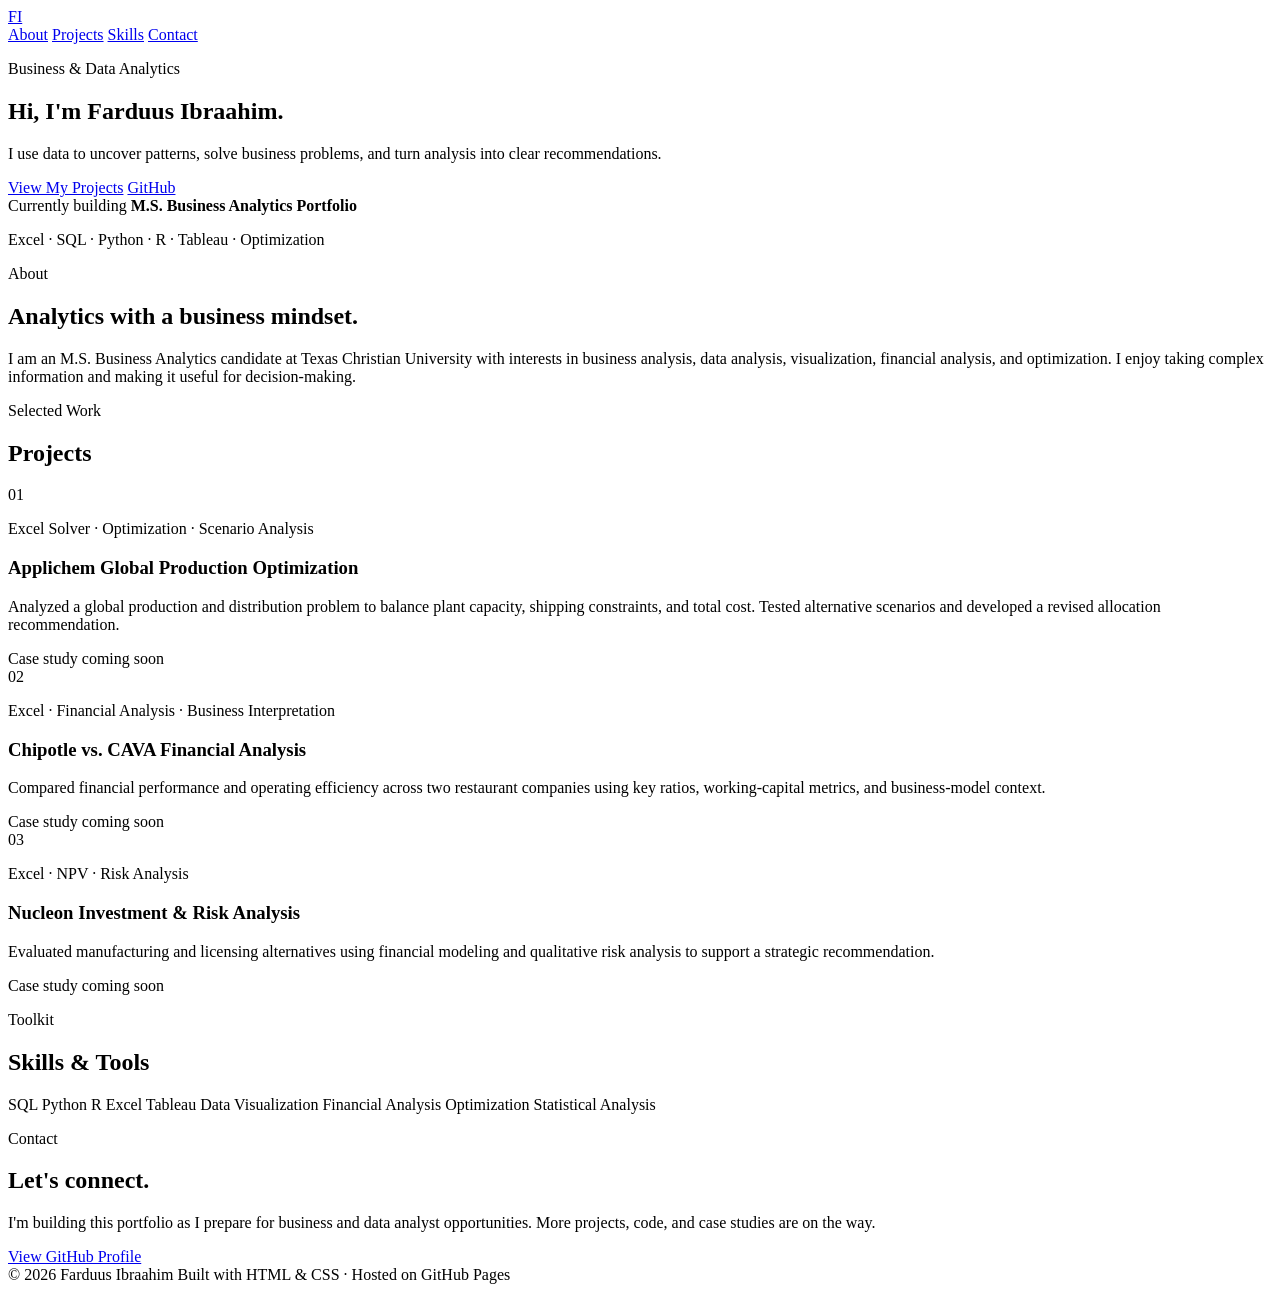
==== index.html @ 9584426c "Add initial professional portfolio homepage" ====
<!DOCTYPE html>
<html lang="en">
<head>
  <meta charset="UTF-8">
  <meta name="viewport" content="width=device-width, initial-scale=1.0">
  <meta name="description" content="Farduus Ibraahim's business and data analytics portfolio.">
  <title>Farduus Ibraahim | Business & Data Analyst</title>
  <link rel="stylesheet" href="styles.css">
</head>
<body>
  <header class="site-header">
    <div class="container nav-wrap">
      <a class="brand" href="#top">FI</a>
      <nav aria-label="Primary navigation">
        <a href="#about">About</a>
        <a href="#projects">Projects</a>
        <a href="#skills">Skills</a>
        <a href="#contact">Contact</a>
      </nav>
    </div>
  </header>

  <main id="top">
    <section class="hero">
      <div class="container hero-grid">
        <div>
          <p class="eyebrow">Business & Data Analytics</p>
          <h1>Hi, I'm Farduus Ibraahim.</h1>
          <p class="hero-copy">I use data to uncover patterns, solve business problems, and turn analysis into clear recommendations.</p>
          <div class="hero-actions">
            <a class="button primary" href="#projects">View My Projects</a>
            <a class="button secondary" href="https://github.com/Farduus-Ibraahim" target="_blank" rel="noopener">GitHub</a>
          </div>
        </div>
        <div class="hero-card" aria-label="Portfolio focus">
          <span>Currently building</span>
          <strong>M.S. Business Analytics Portfolio</strong>
          <p>Excel · SQL · Python · R · Tableau · Optimization</p>
        </div>
      </div>
    </section>

    <section id="about" class="section">
      <div class="container narrow">
        <p class="section-kicker">About</p>
        <h2>Analytics with a business mindset.</h2>
        <p>I am an M.S. Business Analytics candidate at Texas Christian University with interests in business analysis, data analysis, visualization, financial analysis, and optimization. I enjoy taking complex information and making it useful for decision-making.</p>
      </div>
    </section>

    <section id="projects" class="section alt">
      <div class="container">
        <p class="section-kicker">Selected Work</p>
        <h2>Projects</h2>
        <div class="project-grid">
          <article class="project-card">
            <div class="project-number">01</div>
            <p class="project-tools">Excel Solver · Optimization · Scenario Analysis</p>
            <h3>Applichem Global Production Optimization</h3>
            <p>Analyzed a global production and distribution problem to balance plant capacity, shipping constraints, and total cost. Tested alternative scenarios and developed a revised allocation recommendation.</p>
            <span class="status">Case study coming soon</span>
          </article>

          <article class="project-card">
            <div class="project-number">02</div>
            <p class="project-tools">Excel · Financial Analysis · Business Interpretation</p>
            <h3>Chipotle vs. CAVA Financial Analysis</h3>
            <p>Compared financial performance and operating efficiency across two restaurant companies using key ratios, working-capital metrics, and business-model context.</p>
            <span class="status">Case study coming soon</span>
          </article>

          <article class="project-card">
            <div class="project-number">03</div>
            <p class="project-tools">Excel · NPV · Risk Analysis</p>
            <h3>Nucleon Investment & Risk Analysis</h3>
            <p>Evaluated manufacturing and licensing alternatives using financial modeling and qualitative risk analysis to support a strategic recommendation.</p>
            <span class="status">Case study coming soon</span>
          </article>
        </div>
      </div>
    </section>

    <section id="skills" class="section">
      <div class="container">
        <p class="section-kicker">Toolkit</p>
        <h2>Skills & Tools</h2>
        <div class="skill-list" aria-label="Skills">
          <span>SQL</span>
          <span>Python</span>
          <span>R</span>
          <span>Excel</span>
          <span>Tableau</span>
          <span>Data Visualization</span>
          <span>Financial Analysis</span>
          <span>Optimization</span>
          <span>Statistical Analysis</span>
        </div>
      </div>
    </section>

    <section id="contact" class="section contact-section">
      <div class="container narrow">
        <p class="section-kicker">Contact</p>
        <h2>Let's connect.</h2>
        <p>I'm building this portfolio as I prepare for business and data analyst opportunities. More projects, code, and case studies are on the way.</p>
        <a class="button primary" href="https://github.com/Farduus-Ibraahim" target="_blank" rel="noopener">View GitHub Profile</a>
      </div>
    </section>
  </main>

  <footer>
    <div class="container footer-wrap">
      <span>© 2026 Farduus Ibraahim</span>
      <span>Built with HTML & CSS · Hosted on GitHub Pages</span>
    </div>
  </footer>
</body>
</html>
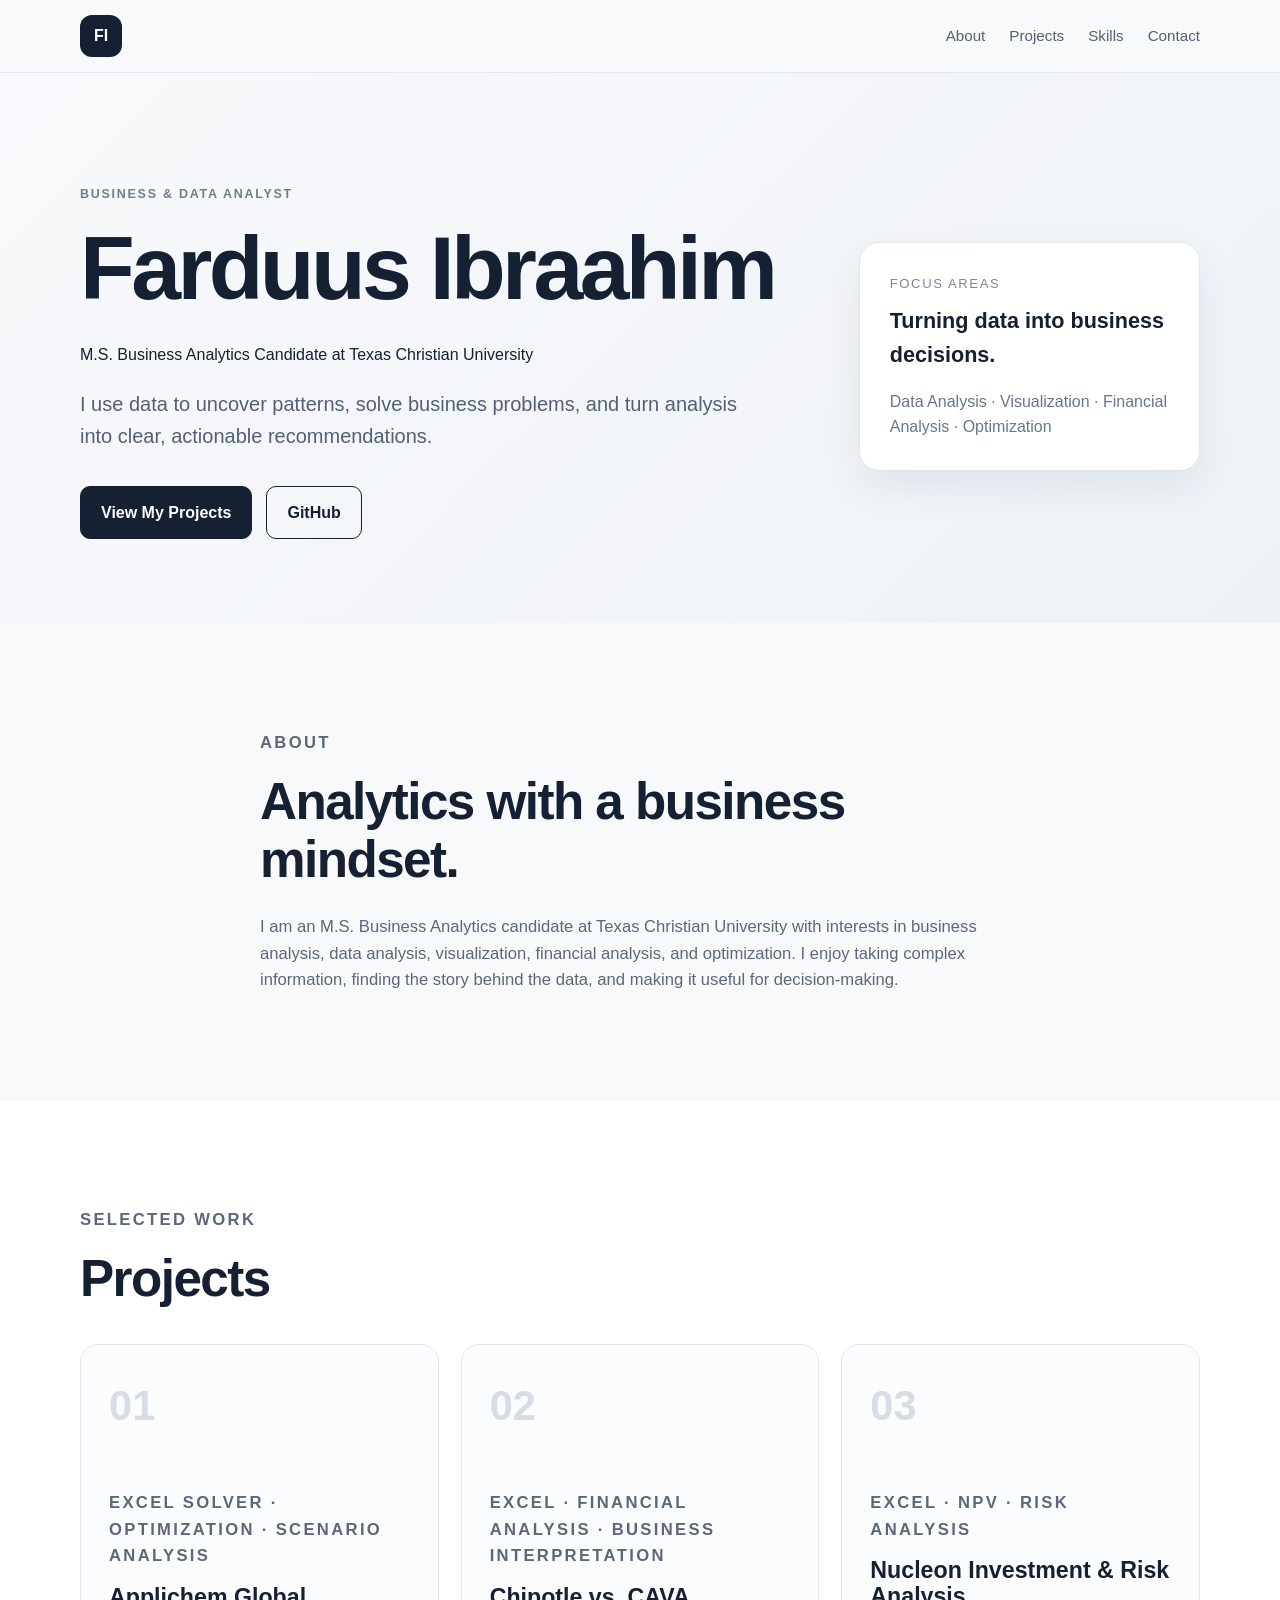
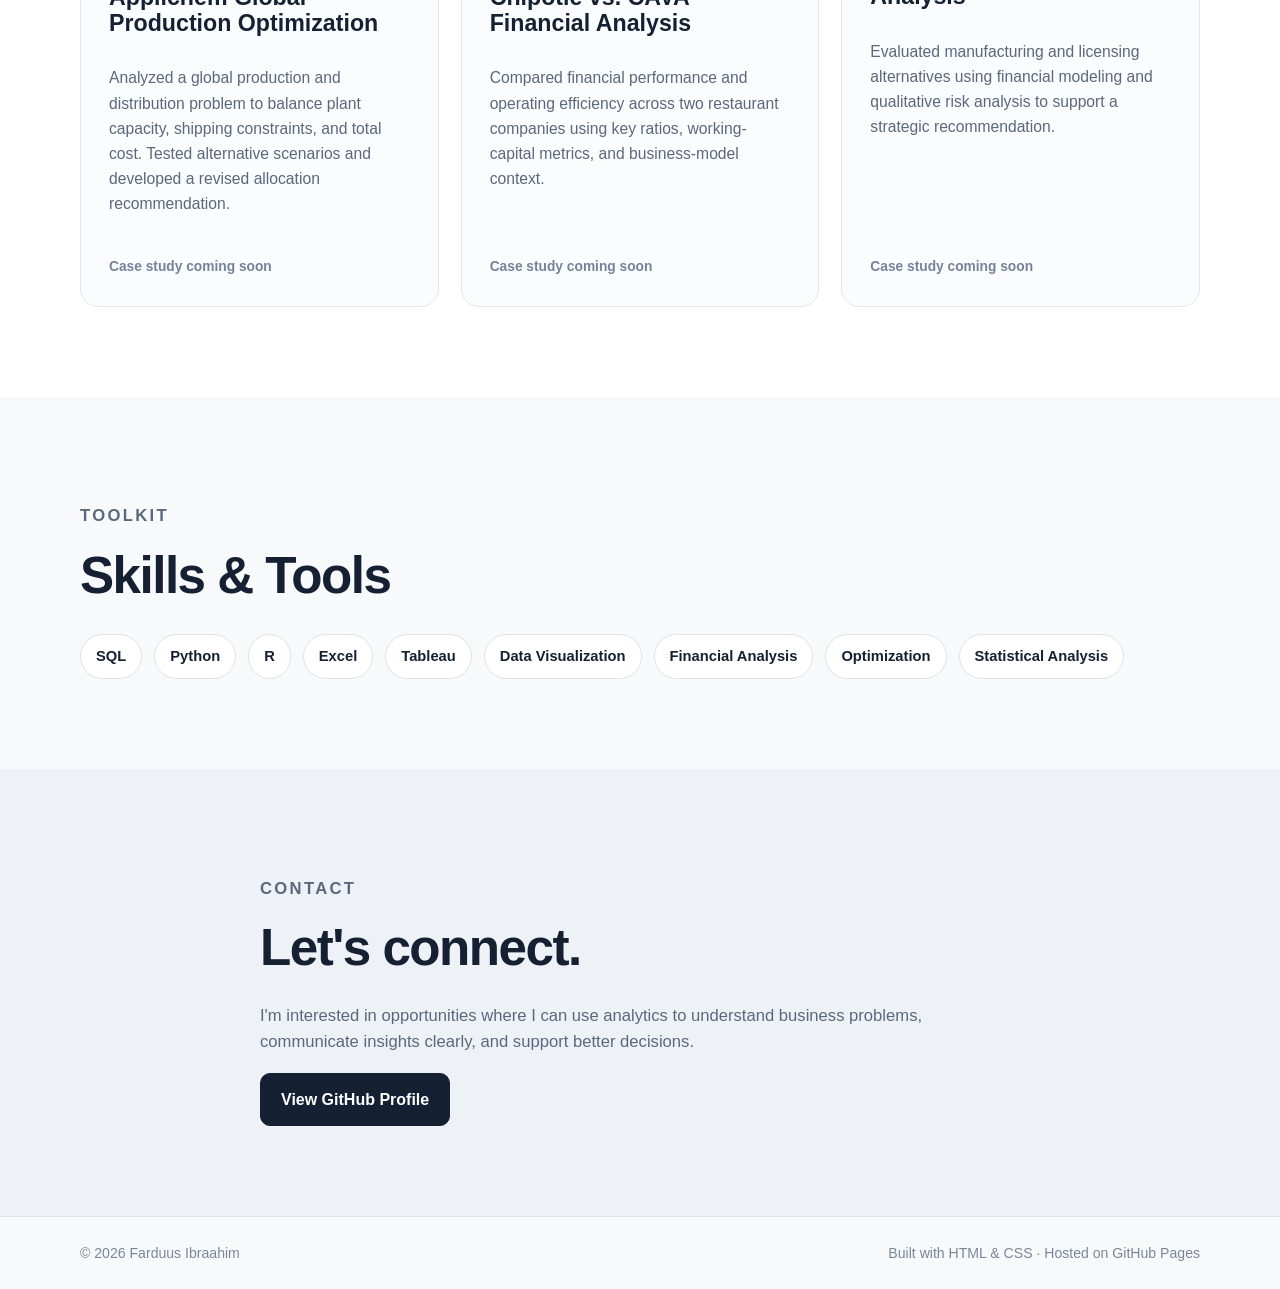
==== commit 34513474: "Refine homepage positioning and professional copy" ====
--- a/index.html
+++ b/index.html
@@ -24,18 +24,19 @@
     <section class="hero">
       <div class="container hero-grid">
         <div>
-          <p class="eyebrow">Business & Data Analytics</p>
-          <h1>Hi, I'm Farduus Ibraahim.</h1>
-          <p class="hero-copy">I use data to uncover patterns, solve business problems, and turn analysis into clear recommendations.</p>
+          <p class="eyebrow">Business & Data Analyst</p>
+          <h1>Farduus Ibraahim</h1>
+          <p class="hero-role">M.S. Business Analytics Candidate at Texas Christian University</p>
+          <p class="hero-copy">I use data to uncover patterns, solve business problems, and turn analysis into clear, actionable recommendations.</p>
           <div class="hero-actions">
             <a class="button primary" href="#projects">View My Projects</a>
             <a class="button secondary" href="https://github.com/Farduus-Ibraahim" target="_blank" rel="noopener">GitHub</a>
           </div>
         </div>
-        <div class="hero-card" aria-label="Portfolio focus">
-          <span>Currently building</span>
-          <strong>M.S. Business Analytics Portfolio</strong>
-          <p>Excel · SQL · Python · R · Tableau · Optimization</p>
+        <div class="hero-card" aria-label="Professional focus">
+          <span>Focus Areas</span>
+          <strong>Turning data into business decisions.</strong>
+          <p>Data Analysis · Visualization · Financial Analysis · Optimization</p>
         </div>
       </div>
     </section>
@@ -44,7 +45,7 @@
       <div class="container narrow">
         <p class="section-kicker">About</p>
         <h2>Analytics with a business mindset.</h2>
-        <p>I am an M.S. Business Analytics candidate at Texas Christian University with interests in business analysis, data analysis, visualization, financial analysis, and optimization. I enjoy taking complex information and making it useful for decision-making.</p>
+        <p>I am an M.S. Business Analytics candidate at Texas Christian University with interests in business analysis, data analysis, visualization, financial analysis, and optimization. I enjoy taking complex information, finding the story behind the data, and making it useful for decision-making.</p>
       </div>
     </section>
 
@@ -102,7 +103,7 @@
       <div class="container narrow">
         <p class="section-kicker">Contact</p>
         <h2>Let's connect.</h2>
-        <p>I'm building this portfolio as I prepare for business and data analyst opportunities. More projects, code, and case studies are on the way.</p>
+        <p>I'm interested in opportunities where I can use analytics to understand business problems, communicate insights clearly, and support better decisions.</p>
         <a class="button primary" href="https://github.com/Farduus-Ibraahim" target="_blank" rel="noopener">View GitHub Profile</a>
       </div>
     </section>
--- a/styles.css
+++ b/styles.css
@@ -0,0 +1,125 @@
+* { box-sizing: border-box; }
+html { scroll-behavior: smooth; }
+body {
+  margin: 0;
+  font-family: Arial, Helvetica, sans-serif;
+  color: #152033;
+  background: #f8f9fb;
+  line-height: 1.6;
+}
+a { color: inherit; text-decoration: none; }
+.container { width: min(1120px, 90%); margin: 0 auto; }
+.narrow { width: min(760px, 90%); }
+.site-header {
+  position: sticky;
+  top: 0;
+  z-index: 10;
+  background: rgba(248,249,251,.94);
+  border-bottom: 1px solid #e4e8ef;
+  backdrop-filter: blur(12px);
+}
+.nav-wrap, .footer-wrap {
+  display: flex;
+  align-items: center;
+  justify-content: space-between;
+  gap: 24px;
+  min-height: 72px;
+}
+.brand {
+  display: grid;
+  place-items: center;
+  width: 42px;
+  height: 42px;
+  border-radius: 12px;
+  background: #152033;
+  color: white;
+  font-weight: 700;
+}
+nav { display: flex; gap: 24px; flex-wrap: wrap; }
+nav a { font-size: .95rem; color: #536176; }
+nav a:hover { color: #152033; }
+.hero {
+  padding: 100px 0 84px;
+  background: linear-gradient(135deg, #f8f9fb 0%, #eef2f7 100%);
+}
+.hero-grid {
+  display: grid;
+  grid-template-columns: 1.35fr .65fr;
+  gap: 70px;
+  align-items: center;
+}
+.eyebrow, .section-kicker, .project-tools {
+  text-transform: uppercase;
+  letter-spacing: .14em;
+  font-size: .78rem;
+  font-weight: 700;
+  color: #6f7d91;
+}
+h1, h2, h3 { line-height: 1.12; margin-top: 0; }
+h1 { font-size: clamp(3rem, 7vw, 5.6rem); margin-bottom: 24px; letter-spacing: -.04em; }
+h2 { font-size: clamp(2rem, 4vw, 3.3rem); margin-bottom: 26px; letter-spacing: -.03em; }
+h3 { font-size: 1.45rem; margin-bottom: 14px; }
+.hero-copy { font-size: 1.25rem; max-width: 680px; color: #526078; }
+.hero-actions { display: flex; gap: 14px; margin-top: 34px; flex-wrap: wrap; }
+.button {
+  display: inline-block;
+  padding: 13px 20px;
+  border-radius: 10px;
+  font-weight: 700;
+  border: 1px solid #152033;
+}
+.button.primary { background: #152033; color: white; }
+.button.secondary { background: transparent; color: #152033; }
+.hero-card {
+  padding: 30px;
+  border-radius: 20px;
+  background: white;
+  border: 1px solid #e2e7ee;
+  box-shadow: 0 16px 40px rgba(21,32,51,.07);
+}
+.hero-card span { display: block; font-size: .82rem; text-transform: uppercase; letter-spacing: .12em; color: #7a8799; margin-bottom: 10px; }
+.hero-card strong { display: block; font-size: 1.35rem; margin-bottom: 12px; }
+.hero-card p { color: #68768a; margin-bottom: 0; }
+.section { padding: 90px 0; }
+.section.alt { background: white; }
+.section p { color: #5b687b; font-size: 1.04rem; }
+.project-grid { display: grid; grid-template-columns: repeat(3, 1fr); gap: 22px; margin-top: 36px; }
+.project-card {
+  position: relative;
+  padding: 28px;
+  min-height: 360px;
+  border-radius: 18px;
+  border: 1px solid #e2e7ee;
+  background: #fbfcfe;
+  display: flex;
+  flex-direction: column;
+}
+.project-number { font-size: 2.6rem; font-weight: 700; color: #d7dde6; margin-bottom: 34px; }
+.project-tools { margin-bottom: 14px; }
+.project-card p:not(.project-tools) { font-size: .98rem; }
+.status { margin-top: auto; padding-top: 24px; font-size: .86rem; font-weight: 700; color: #758299; }
+.skill-list { display: flex; flex-wrap: wrap; gap: 12px; margin-top: 30px; }
+.skill-list span {
+  padding: 10px 15px;
+  border-radius: 999px;
+  background: white;
+  border: 1px solid #dde3eb;
+  font-weight: 700;
+  font-size: .92rem;
+}
+.contact-section { background: #eef2f7; }
+footer { border-top: 1px solid #dde3eb; background: #f8f9fb; }
+.footer-wrap { color: #7b8798; font-size: .88rem; }
+@media (max-width: 850px) {
+  .hero-grid, .project-grid { grid-template-columns: 1fr; }
+  .hero { padding-top: 70px; }
+  .hero-grid { gap: 36px; }
+  .project-card { min-height: auto; }
+}
+@media (max-width: 600px) {
+  .nav-wrap { align-items: flex-start; padding: 16px 0; }
+  nav { gap: 14px; justify-content: flex-end; }
+  h1 { font-size: 3rem; }
+  .section { padding: 66px 0; }
+  .footer-wrap { flex-direction: column; align-items: flex-start; justify-content: center; padding: 22px 0; }
+}
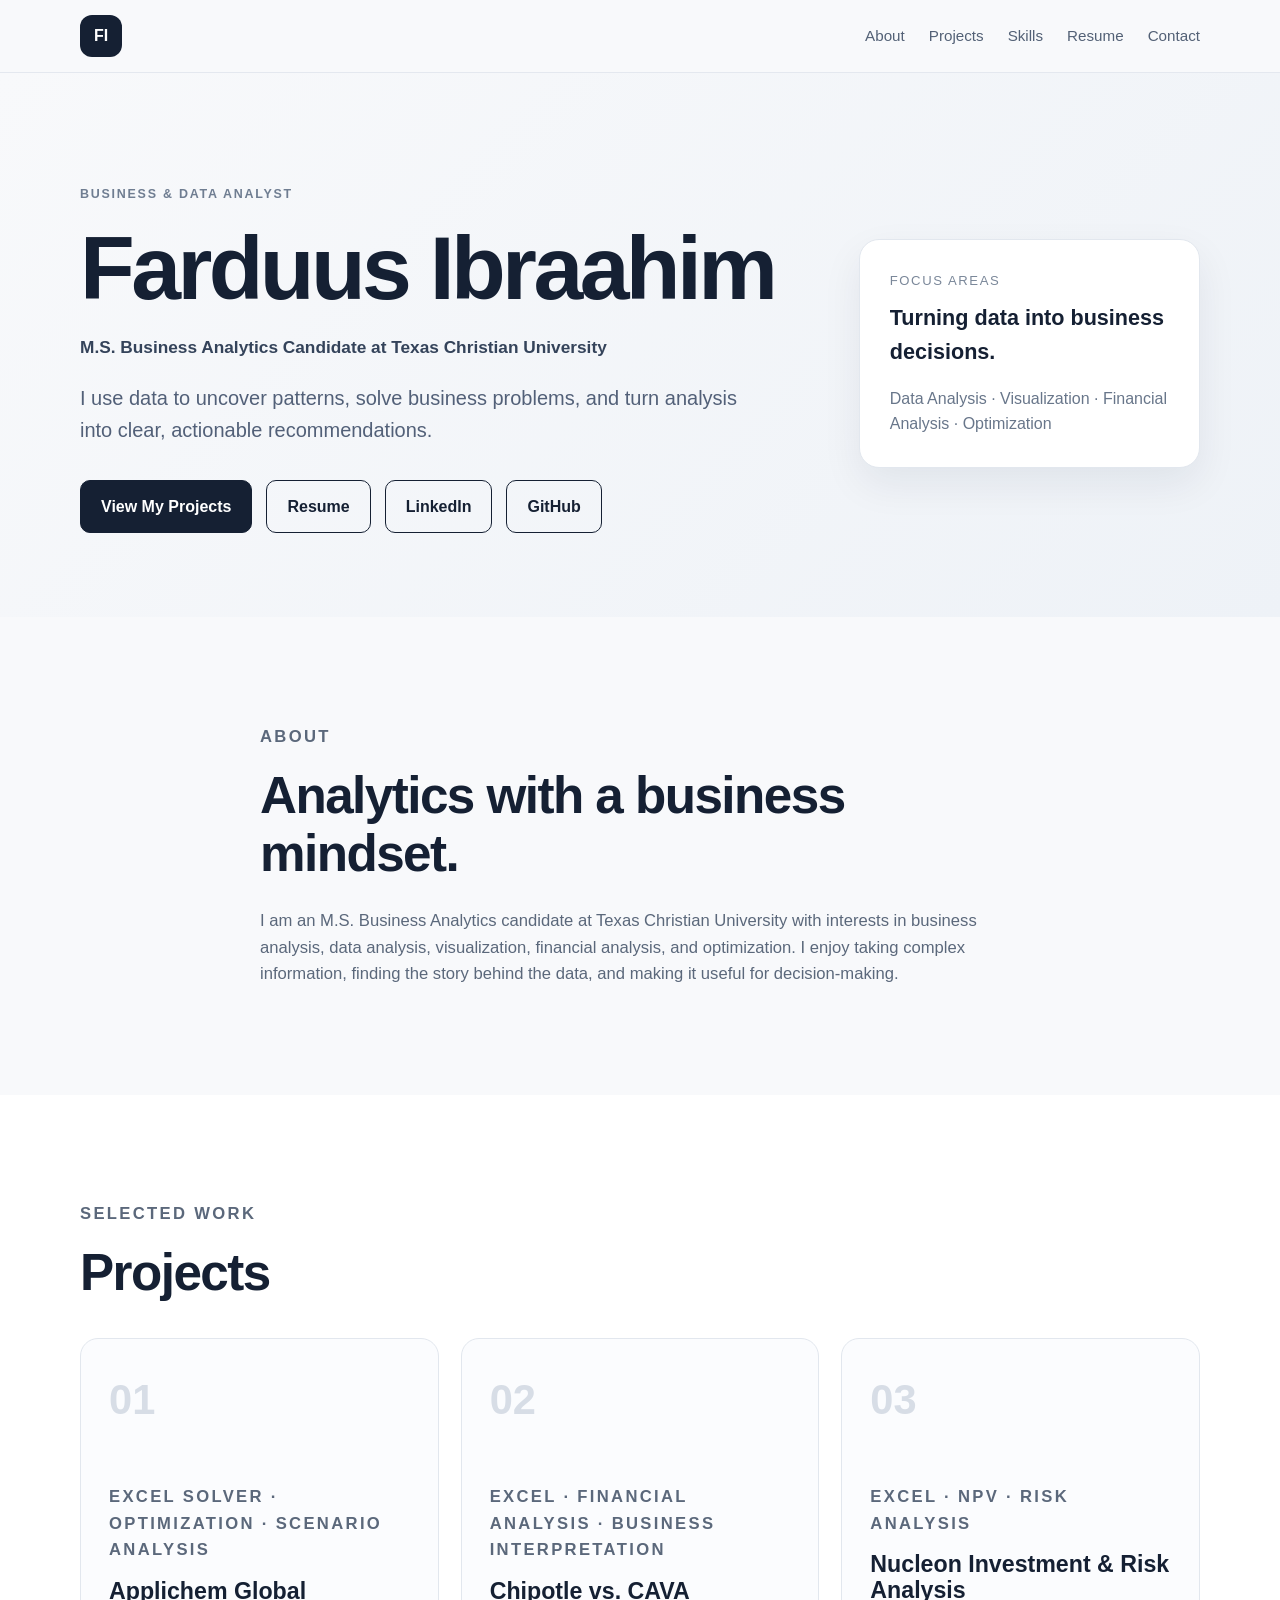
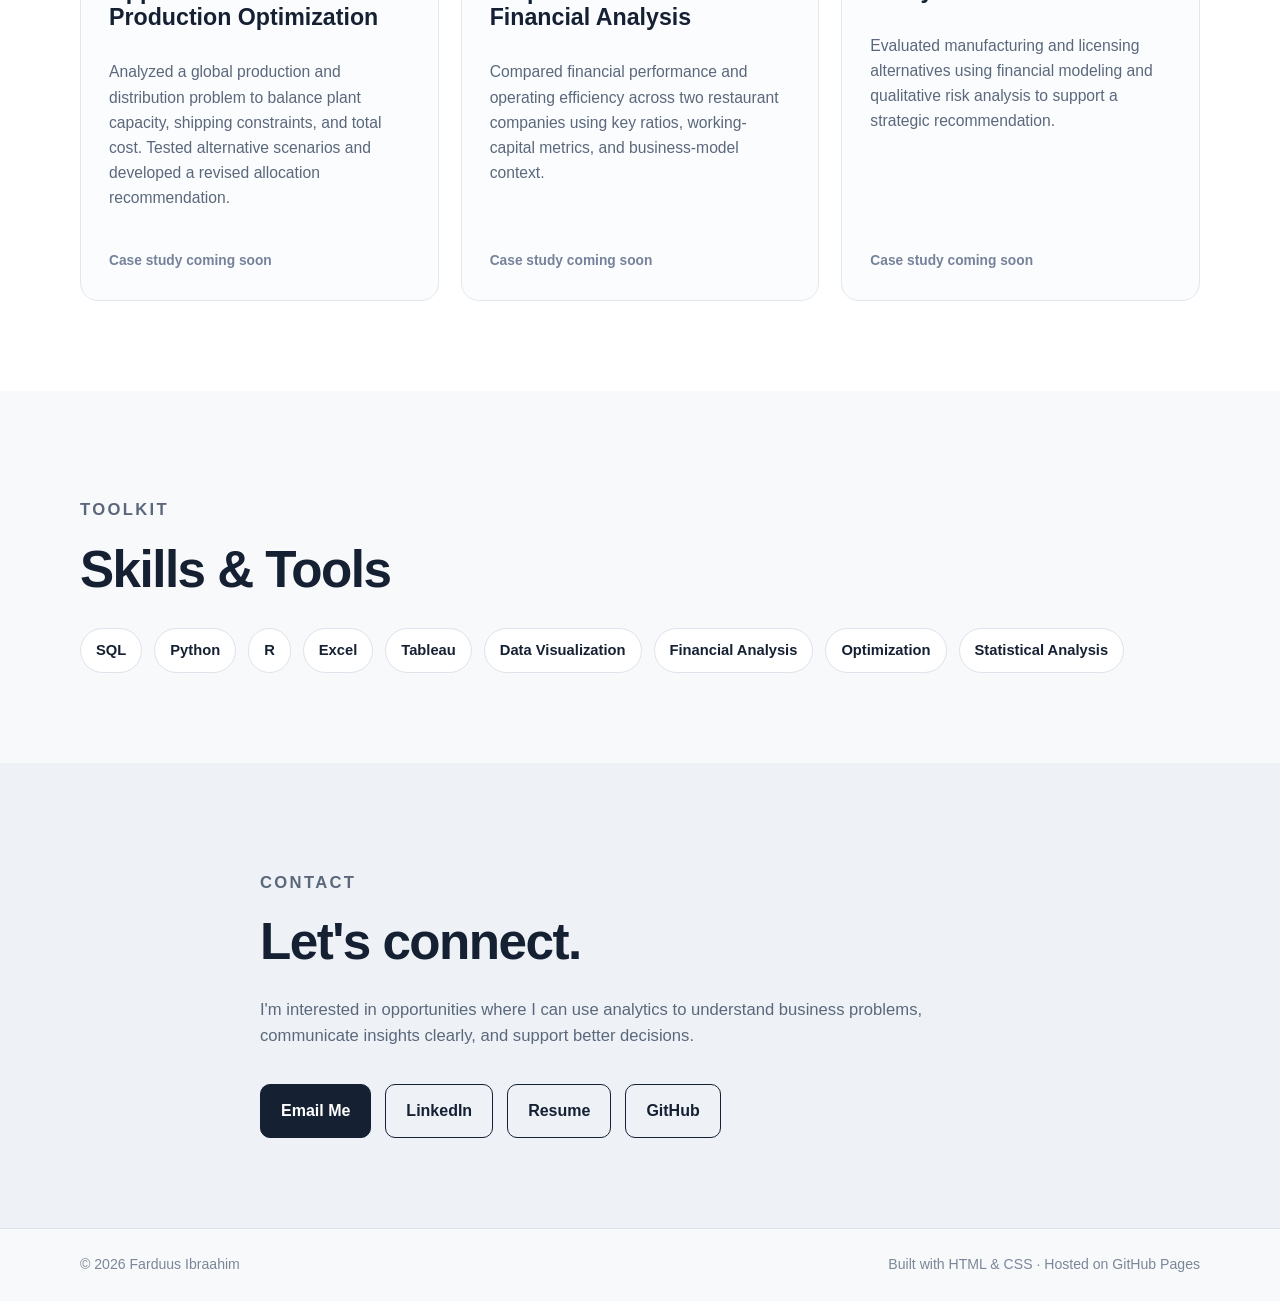
==== commit 471bc273: "Add resume and LinkedIn links to portfolio" ====
--- a/index.html
+++ b/index.html
@@ -15,6 +15,7 @@
         <a href="#about">About</a>
         <a href="#projects">Projects</a>
         <a href="#skills">Skills</a>
+        <a href="resume.html">Resume</a>
         <a href="#contact">Contact</a>
       </nav>
     </div>
@@ -30,6 +31,8 @@
           <p class="hero-copy">I use data to uncover patterns, solve business problems, and turn analysis into clear, actionable recommendations.</p>
           <div class="hero-actions">
             <a class="button primary" href="#projects">View My Projects</a>
+            <a class="button secondary" href="resume.html">Resume</a>
+            <a class="button secondary" href="https://www.linkedin.com/in/farduusibraahim" target="_blank" rel="noopener">LinkedIn</a>
             <a class="button secondary" href="https://github.com/Farduus-Ibraahim" target="_blank" rel="noopener">GitHub</a>
           </div>
         </div>
@@ -104,7 +107,12 @@
         <p class="section-kicker">Contact</p>
         <h2>Let's connect.</h2>
         <p>I'm interested in opportunities where I can use analytics to understand business problems, communicate insights clearly, and support better decisions.</p>
-        <a class="button primary" href="https://github.com/Farduus-Ibraahim" target="_blank" rel="noopener">View GitHub Profile</a>
+        <div class="hero-actions">
+          <a class="button primary" href="mailto:ferdous.yousef@gmail.com">Email Me</a>
+          <a class="button secondary" href="https://www.linkedin.com/in/farduusibraahim" target="_blank" rel="noopener">LinkedIn</a>
+          <a class="button secondary" href="resume.html">Resume</a>
+          <a class="button secondary" href="https://github.com/Farduus-Ibraahim" target="_blank" rel="noopener">GitHub</a>
+        </div>
       </div>
     </section>
   </main>
--- a/styles.css
+++ b/styles.css
@@ -56,9 +56,15 @@
   color: #6f7d91;
 }
 h1, h2, h3 { line-height: 1.12; margin-top: 0; }
-h1 { font-size: clamp(3rem, 7vw, 5.6rem); margin-bottom: 24px; letter-spacing: -.04em; }
+h1 { font-size: clamp(3rem, 7vw, 5.6rem); margin-bottom: 16px; letter-spacing: -.04em; }
 h2 { font-size: clamp(2rem, 4vw, 3.3rem); margin-bottom: 26px; letter-spacing: -.03em; }
 h3 { font-size: 1.45rem; margin-bottom: 14px; }
+.hero-role {
+  margin: 0 0 18px;
+  font-size: 1.08rem;
+  font-weight: 700;
+  color: #34435a;
+}
 .hero-copy { font-size: 1.25rem; max-width: 680px; color: #526078; }
 .hero-actions { display: flex; gap: 14px; margin-top: 34px; flex-wrap: wrap; }
 .button {
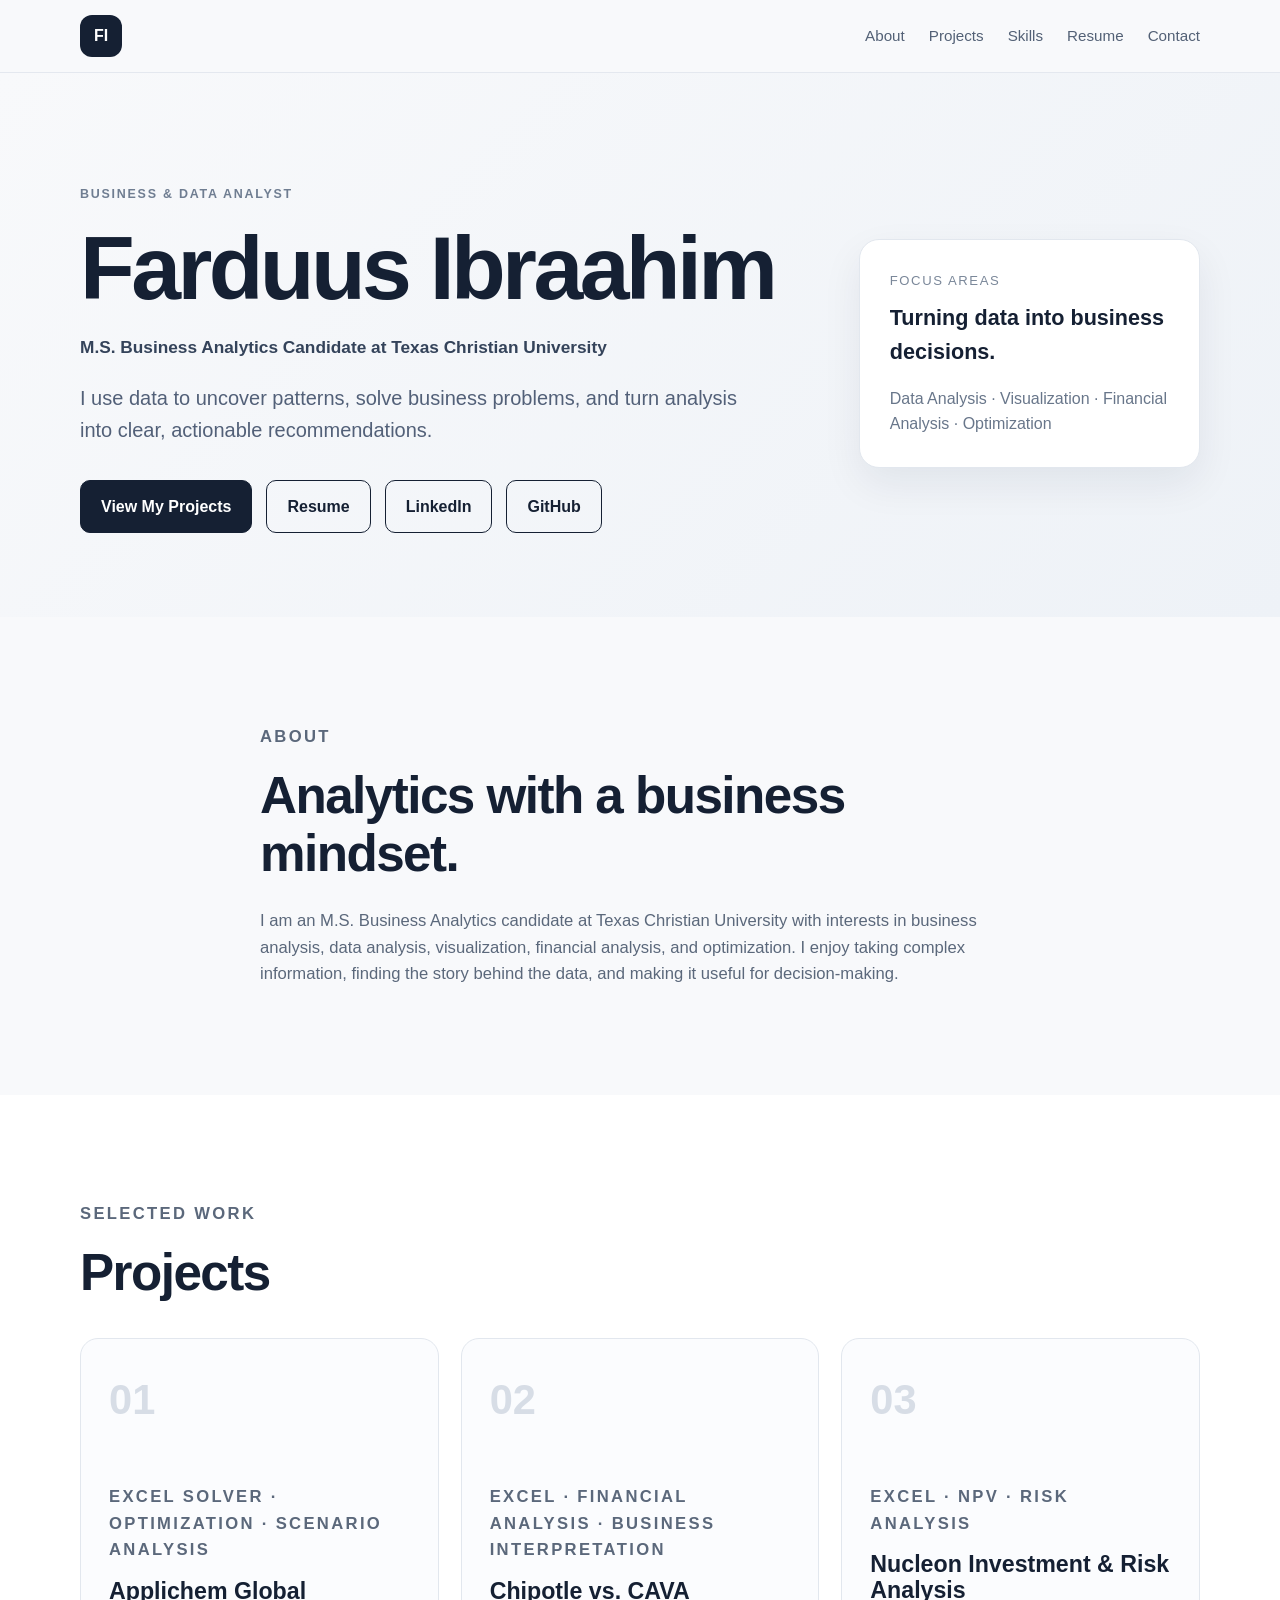
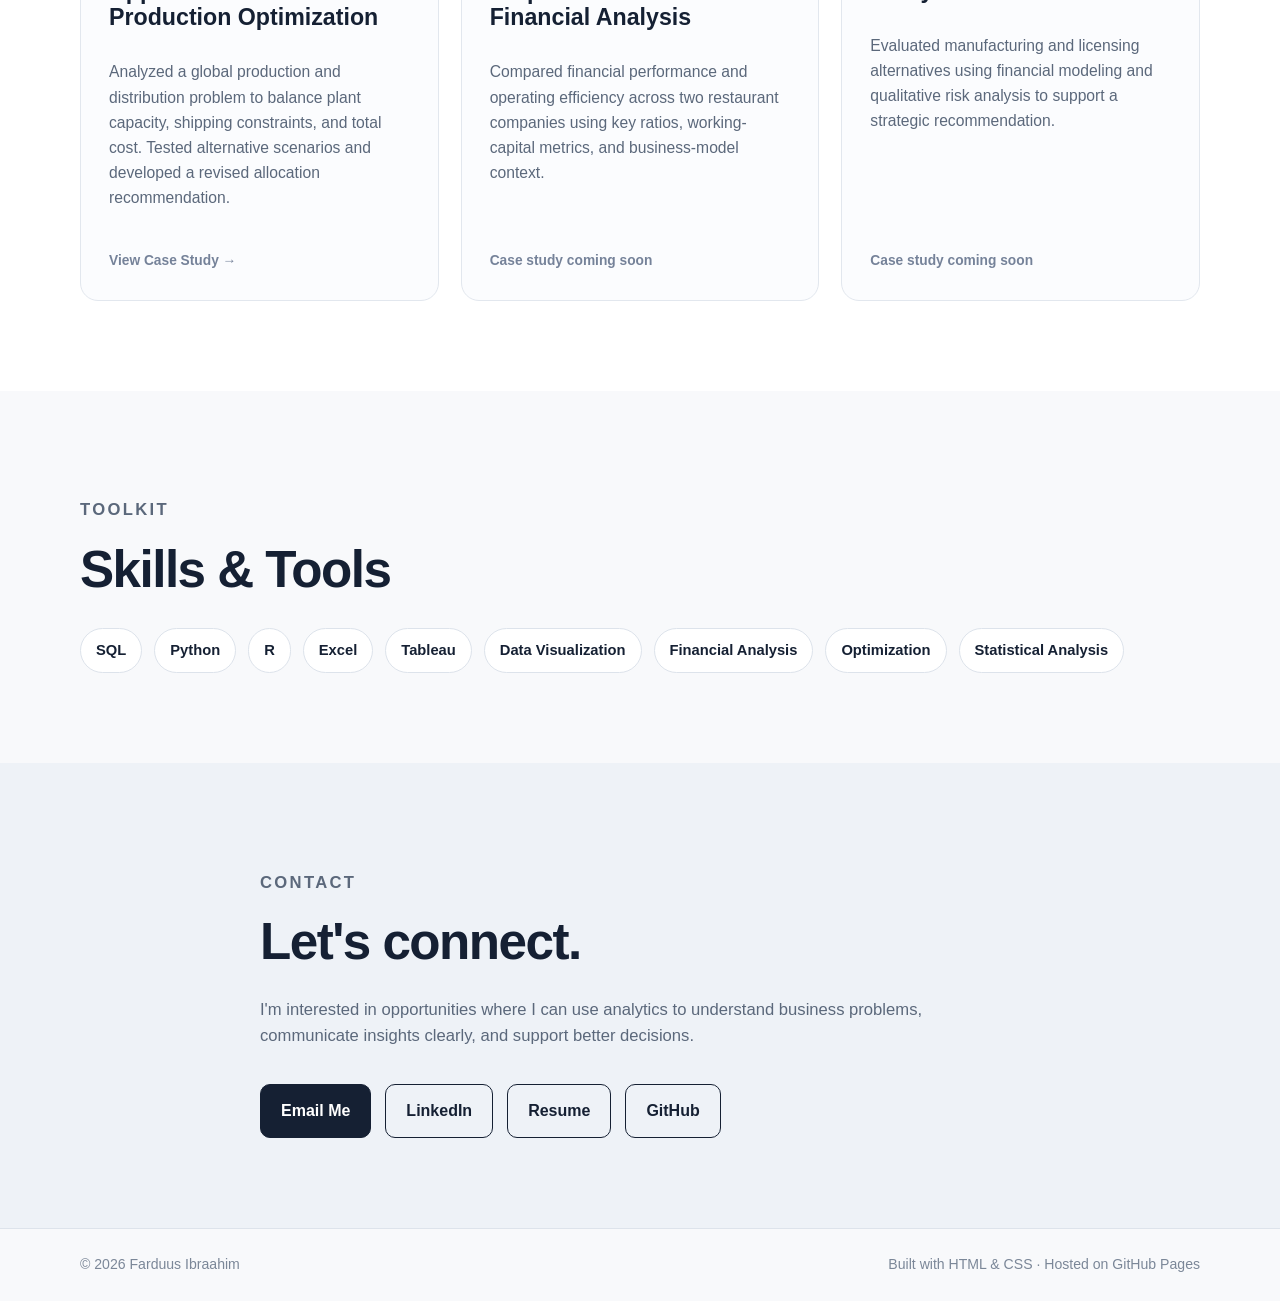
==== commit 8aecf292: "Link Applichem project case study" ====
--- a/index.html
+++ b/index.html
@@ -57,13 +57,13 @@
         <p class="section-kicker">Selected Work</p>
         <h2>Projects</h2>
         <div class="project-grid">
-          <article class="project-card">
+          <a href="projects/applichem.html" class="project-card project-link">
             <div class="project-number">01</div>
             <p class="project-tools">Excel Solver · Optimization · Scenario Analysis</p>
             <h3>Applichem Global Production Optimization</h3>
             <p>Analyzed a global production and distribution problem to balance plant capacity, shipping constraints, and total cost. Tested alternative scenarios and developed a revised allocation recommendation.</p>
-            <span class="status">Case study coming soon</span>
-          </article>
+            <span class="status">View Case Study →</span>
+          </a>
 
           <article class="project-card">
             <div class="project-number">02</div>
